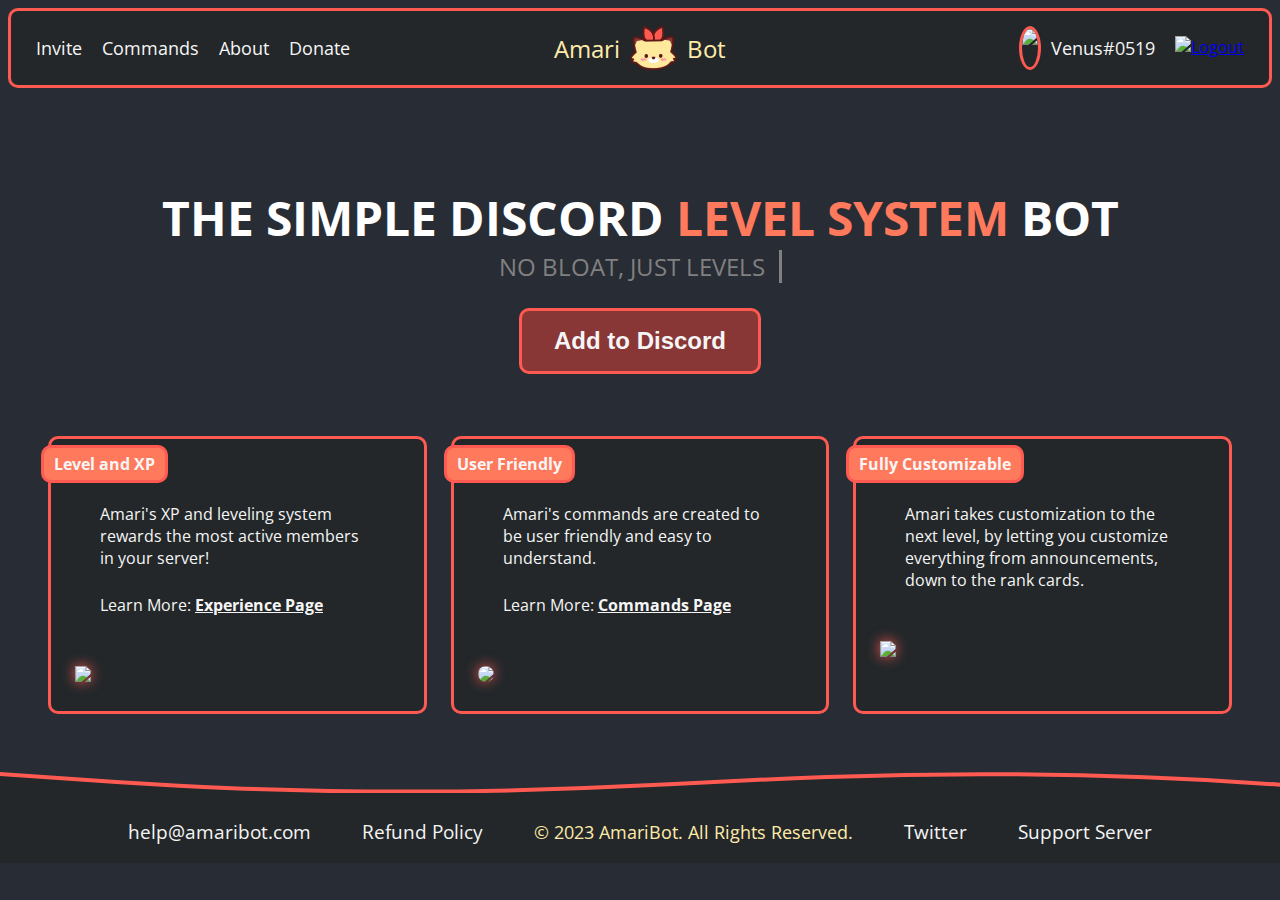
==== index.html @ d7381793 "Temporarily removed community section" ====
<!DOCTYPE html>
<html lang="en">

<head>
    <meta charset="UTF-8">
    <meta http-equiv="X-UA-Compatible" content="IE=edge">
    <meta name="viewport" content="width=device-width, initial-scale=1.0">
    <link href="https://fonts.googleapis.com/css?family=Open+Sans:400,600,700" rel="stylesheet">
    <link rel="stylesheet" href="CSS/index.css">
    <link rel="stylesheet" href="CSS/style.css">
    <link rel="stylesheet" href="CSS/navbar.css">
    <link rel="stylesheet" href="CSS/footer.css">
    <title>AmariBot</title>
</head>

<body>
    <nav class="navbar_container">
        <a href="/">
            <div class="logo">
                <p>Amari</p>
                <img id="logo_img" src="Media/NoStaffIcon.png">
                <p>Bot</p>
            </div>
        </a>

        <div class="menu">
            <div class="desktop">
                <p><a target="_blank" href="https://amaribot.com/invite">Invite</a></p>
                <p><a href="/commands.html">Commands</a></p>
                <p><a href="/about.html">About</a></p>
                <p><a href="/donate.html">Donate</a></p>
                <img class="icon_formatting" src="Media/DiscordIcon.png">
                <p><a href="/profile.html">Venus#0519</a></p>
                <a href="/logout.html"><img id="logout_svg" src="Media/logout.svg" alt="Logout"></a>
            </div>

            <div class="mobile">
                <p>Menu</p>
                <div class="dropdown_content">
                    <p><a target="_blank" href="https://amaribot.com/invite">Invite</a></p>
                    <p><a href="/commands.html">Commands</a></p>
                    <p><a href="/about.html">About</a></p>
                    <p><a href="/donate.html">Donate</a></p>
                    <p><a href="/profile.html">Venus#0519</a></p>
                    <p><a href="/logout.html">Logout</a></p>
                </div>
            </div>
        </div>
    </nav>

    <main>
        <div class="intro_section">
            <div class="intro_text">
                <p>THE SIMPLE DISCORD <span>LEVEL SYSTEM</span> BOT</p>
                <p class="typewriter">NO BLOAT, JUST LEVELS</p>
            </div>

            <button onclick="location.href='https://amaribot.com/invite'" type="button" class="add-to-discord-btn">Add
                to Discord</button>
        </div>

        <div class="info_section">
            <div class="content_section">
                <p class="title">Level and XP</p>
                <p class="text">Amari's XP and leveling system rewards the most active members in your server!</p>
                <p class="learn_more">Learn More: <a href="/experience">Experience Page</a></p>
                <img src="Media/Levels.png">
            </div>
            <div class="content_section">
                <p class="title">User Friendly</p>
                <p class="text">Amari's commands are created to be user friendly and easy to understand.</p>
                <p class="learn_more">Learn More: <a href="/commands">Commands Page</a></p>
                <img src="Media/UserFriendly.gif" style="border-radius: 10px;">
            </div>
            <div class="content_section">
                <p class="title">Fully Customizable</p>
                <p class="text">Amari takes customization to the next level, by letting you customize everything from
                    announcements, down to the rank cards.</p>
                <img src="Media/FullyCustomizable.png">
            </div>
        </div>

        <!-- <div class="community_section">
            <div class="server_count">
                <img src="NumberImages/2-09.png">
                <img src="NumberImages/2-09.png">
                <img src="NumberImages/8-09.png">
                <img src="NumberImages/6-09.png">
                <img src="NumberImages/6-09.png">
                <img src="NumberImages/1-09.png">
            </div>
        </div> -->

    </main>

    <footer class="footer">
        <div class="wave_wrapper">
            <div class="wave">
                <svg xmlns="http://www.w3.org/2000/svg" viewBox="0 0 1200 120" preserveAspectRatio="none">
                    <path
                        d="M321.39,56.44c58-10.79,114.16-30.13,172-41.86,82.39-16.72,168.19-17.73,250.45-.39C823.78,31,906.67,72,985.66,92.83c70.05,18.48,146.53,26.09,214.34,3V0H0V27.35A600.21,600.21,0,0,0,321.39,56.44Z"
                        id="fill-wave"></path>
                </svg>
            </div>
            <div class="wave wave-under">
                <svg xmlns="http://www.w3.org/2000/svg" viewBox="0 0 1200 120" preserveAspectRatio="none">
                    <path
                        d="M321.39,56.44c58-10.79,114.16-30.13,172-41.86,82.39-16.72,168.19-17.73,250.45-.39C823.78,31,906.67,72,985.66,92.83c70.05,18.48,146.53,26.09,214.34,3V0H0V27.35A600.21,600.21,0,0,0,321.39,56.44Z"
                        id="fill-wave-under"></path>
                </svg>
            </div>
        </div>
        <div class="section-after-wave-under"></div> <!-- This is a janky hack to fix the border on the footer -->
        <div class="footer_menu">
            <p><a href="/">help@amaribot.com</a></p>
            <p><a href="/refund.html">Refund Policy</a></p>
            <p id="text_unclickable">&copy; 2023 AmariBot. All Rights Reserved.</p>
            <p><a href="/">Twitter</a></p>
            <p><a href="/">Support Server</a></p>
        </div>
    </footer>

</body>



</html>
---- CSS/index.css ----
/* START INTRO SECTION */

.intro_section {
    margin: 50px;
}

.intro_text {
    display: flex;
    flex-direction: column;
    justify-content: center;
    align-items: center;
    margin-bottom: 25px;
}

.intro_text p:first-child {
    font-size: 3rem;
    font-weight: bold;
    color: white;
    text-align: center;
    margin: 0;
}

.intro_text span {
    color: var(--dark-branding);
}

.typewriter {
    margin: 0;
    color: gray;
    width: 20ch;
    animation: typing 2s steps(22), blink .5s step-end infinite alternate;
    white-space: nowrap;
    overflow: hidden;
    border-right: 3px solid;
    font-size: 1.5rem;
}

@keyframes typing {
    from {
        width: 0
    }
}

@keyframes blink {
    50% {
        border-color: transparent
    }
}

.add-to-discord-btn {
    background-color: var(--light-brown);
    color: whitesmoke;
    border: var(--border-var);
    border-radius: 10px;
    padding: 1rem 2rem;
    font-size: 1.5rem;
    font-weight: bold;
    cursor: pointer;
    transition: all 0.1s ease-in-out;
    display: block;
    margin: 0 auto;
    text-align: center;
}

.add-to-discord-btn:hover {
    background-color: var(--dark-brown);
    color: var(--link-highlight);
}

/* END INTRO SECTION */


/* INFO SECTION */

.info_section {
    display: flex;
    justify-content: space-between;
    margin: 20px;
}

.content_section {
    width: 30%;
    background-color: var(--dark-gray);
    padding: 1.5rem;
    margin: .75rem;
    border: var(--border-var);
    border-radius: 10px;
    position: relative;
}

.content_section .title {
    font-weight: bold;
    position: absolute;
    top: -10px;
    left: -10px;
    background-color: var(--dark-branding);
    border: var(--border-var);
    border-radius: 10px;
    padding: 5px 10px;
}

.content_section .text {
    margin: 40px 25px 25px 25px;
}

.content_section .learn_more {
    margin: 25px;
}

.content_section .learn_more a {
    color: whitesmoke;
    font-weight: bold;
}

.content_section .learn_more a:hover {
    color: var(--link-highlight);
}

.content_section img {
    width: 100%;
    margin-top: 25px;
    filter: drop-shadow(0 0 0.4rem var(--border-colour));
}

@media screen and (max-width: 768px) {
    .intro_text p:first-child {
        font-size: 2rem;
    }

    .info_section {
        flex-direction: column;
        align-items: center;
    }

    .content_section {
        width: 80%;
        margin-bottom: 20px;
    }

    .typewriter {
        font-size: 1rem;
    }
}

/* END INFO SECTION */


/* START SERVER COUNT */

.server_count {
    display: flex;
    flex-wrap: nowrap;
    align-items: center;
    width: 100%;
    overflow-x: auto;
    justify-content: center;
}

.server_count img {
    max-width: calc((100% / 6) - 5%);
    height: auto;
    margin-right: 5px;
    flex-grow: 1;
}

/* END SERVER COUNT */
---- CSS/style.css ----
:root {
    font-family: "Open Sans", sans-serif;
    font-size: 16px;
    --light-branding: #ffeba9;
    --dark-branding: #ff795c;
    --dark-brown: #5f1210;
    --light-brown: #883636;
    --dark-gray: #23272A;
    --light-gray: #282c34;
    --sat-red: #ff5a52;
    --footer-height: 70px;
    --border-colour: var(--sat-red);
    --link-highlight: var(--dark-branding);
    --border-var: 3px solid var(--sat-red);
    background-color: var(--light-gray);
    
}

/* START BODY */

body {
    margin: 0;
    position: relative;
}

main {
    margin: 2rem 1rem;
    padding: 15px 0;
    border-radius: 10px;
    color: whitesmoke;
}

/* END BODY */
---- CSS/navbar.css ----
.navbar_container {
    margin: 8px;
    padding: 15px;
    border: var(--border-var);
    border-radius: 10px;
    background-color: var(--dark-gray);
}

.logo {
    position: absolute;
    left: 50%;
    transform: translateX(-50%);
    height: 44px;
    display: flex;
    align-items: center;
}

.logo p {
    margin: 0;
    color: #ffeba9;
    font-size: 24px;
}

#logo_img {
    height: 44px;
    transform: rotate(0deg);
    transition: transform 0.65s ease-in-out 0s;
}

#logo_img:hover {
    transform: rotate(360deg);
    transition: transform 0.65s ease-in-out 0s;
}

.desktop {
    display: flex;
    width: 100%;
}

.desktop p a:hover {
    color: var(--link-highlight);
}

.navbar_container p {
    margin: 10px;
}

.navbar_container p a {
    text-decoration: none;
    color: whitesmoke;
    font-size: 18px;
}

.icon_formatting {
    border-radius: 50%;
    border: var(--border-var);
    max-height: 44px;
    margin-left: auto;
}

#logout_svg {
    width: 24px;
    height: 24px;
    margin: 10px;
}

.mobile {
    display: none;
}

@media only screen and (max-width: 768px) {
    .desktop {
        display: none;
    }

    .mobile {
        display: flex;
        justify-content: right;
        position: relative;
        color: whitesmoke;
    }

    .mobile p {
        margin: 0;
        padding: 10px;
    }

    .dropdown_content {
        text-align: right;
        display: none;
        position: absolute;
        top: 45px;
        background-color: var(--dark-gray);
        border-radius: 10px;
        border: var(--border-var);
        z-index: 1;
    }

    .dropdown_content p {
        margin: 0;
        padding: 7px 15px;
    }

    .mobile:hover .dropdown_content {
        display: block;
    }

}
---- CSS/footer.css ----
.footer {
    width: 100%;
    margin-top: auto;
}

.wave-wrapper {
    position: relative;
}

.wave {
    position: absolute;
    bottom: calc(var(--footer-height) - 1px);
    left: 0;
    width: 100%;
    overflow: hidden;
    line-height: 0;
    transform: rotate(180deg);
}

.wave svg {
    position: relative;
    display: block;
    width: calc(132% + 1.3px);
    height: 32px;
}

#fill-wave {
    fill: var(--dark-gray);
}

#fill-wave-under {
    fill: var(--border-colour);
}

.wave-under {
    z-index: -1;
    bottom: calc(var(--footer-height) + 3px);
}

.footer_menu {
    display: flex;
    justify-content: space-between;
    align-items: center;
    padding: 0 10vw;
    max-width: 100%;
    background-color: var(--dark-gray);
}

.footer_menu a,
.footer_menu p {
    margin-top: 25px;
    text-decoration: none;
    font-size: 1.1em;
    color: whitesmoke;
}

.footer_menu a:hover {
    /* Footer Link Highlighting */
    color: var(--dark-branding);
    text-decoration: underline;
}

#text_unclickable {
    /* 2023 AmariBot. All Rights Reserved. */
    color: var(--light-branding);
}

.section-after-wave-under {
    position: absolute;
    bottom: calc(var(--footer-height));
    left: 0;
    width: 100%;
    height: 3px;
    background-color: var(--border-colour);
    z-index: -1;
}


@media only screen and (max-width: 768px) {
    .footer {
        border-top: var(--border-var);
    }

    .footer_menu {
        flex-direction: column;
        justify-content: center;
        align-items: center;
        padding: 30px 0;
    }

    .footer_menu p {
        margin: 10px 0;
    }

    .wave {
        display: none;
    }
}
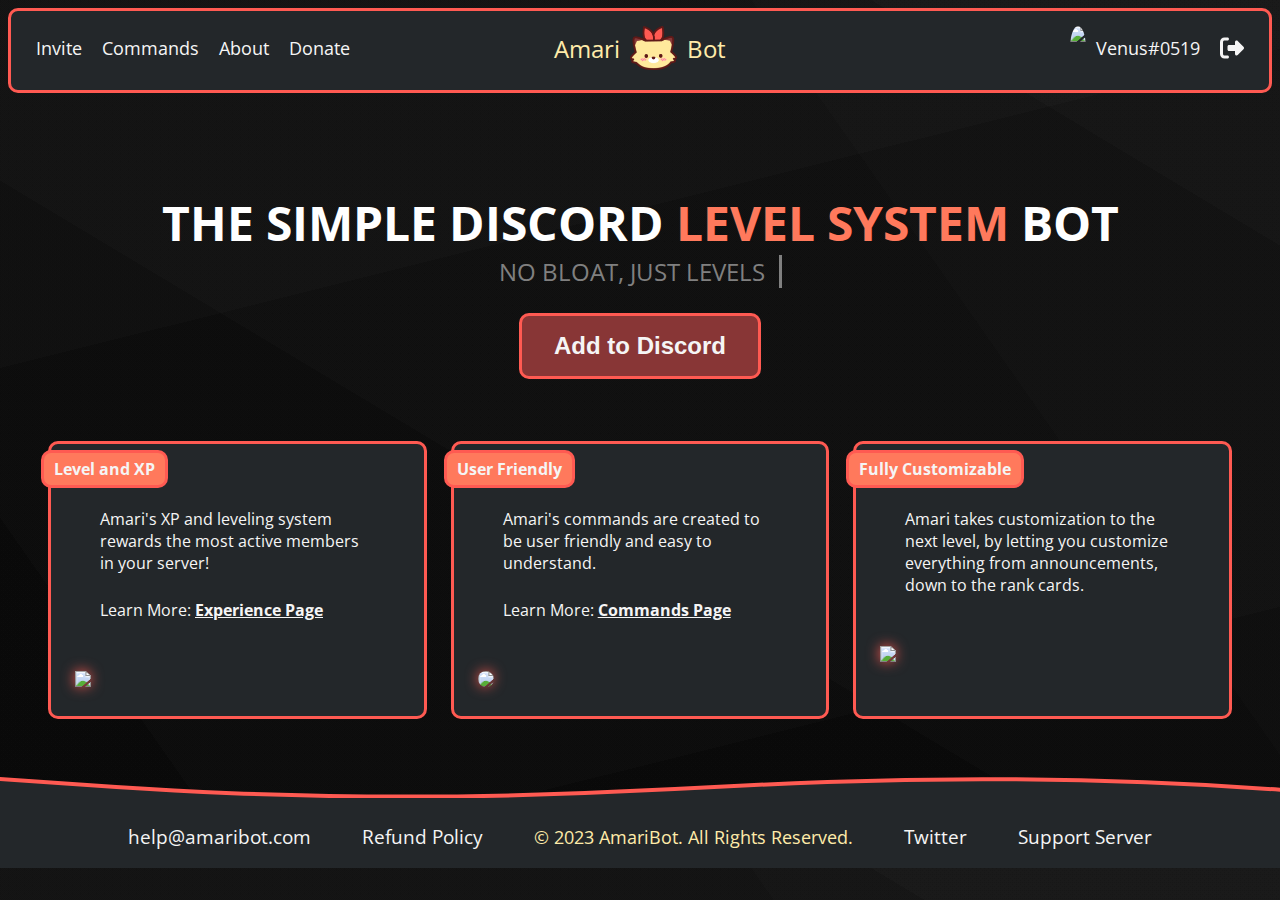
==== commit aa2768a7: "Working on overall styling" ====
--- a/index.html
+++ b/index.html
@@ -31,7 +31,7 @@
                 <p><a href="/donate.html">Donate</a></p>
                 <img class="icon_formatting" src="Media/DiscordIcon.png">
                 <p><a href="/profile.html">Venus#0519</a></p>
-                <a href="/logout.html"><img id="logout_svg" src="Media/logout.svg" alt="Logout"></a>
+                <a href="/logout.html"><img class="logout_svg" src="Media/logout.svg" alt="Logout"></a>
             </div>
 
             <div class="mobile">
@@ -115,7 +115,7 @@
             <p><a href="/">help@amaribot.com</a></p>
             <p><a href="/refund.html">Refund Policy</a></p>
             <p id="text_unclickable">&copy; 2023 AmariBot. All Rights Reserved.</p>
-            <p><a href="/">Twitter</a></p>
+            <p><a href="https://twitter.com/HiImAmariBot">Twitter</a></p>
             <p><a href="/">Support Server</a></p>
         </div>
     </footer>
--- a/CSS/style.css
+++ b/CSS/style.css
@@ -13,6 +13,7 @@
     --link-highlight: var(--dark-branding);
     --border-var: 3px solid var(--sat-red);
     background-color: var(--light-gray);
+    background-image: linear-gradient(346deg, rgba(55, 55, 55,0.04) 0%, rgba(55, 55, 55,0.04) 22%,rgba(140, 140, 140,0.04) 22%, rgba(140, 140, 140,0.04) 69%,rgba(225, 225, 225,0.04) 69%, rgba(225, 225, 225,0.04) 100%),linear-gradient(31deg, rgba(55, 55, 55,0.04) 0%, rgba(55, 55, 55,0.04) 42%,rgba(140, 140, 140,0.04) 42%, rgba(140, 140, 140,0.04) 85%,rgba(225, 225, 225,0.04) 85%, rgba(225, 225, 225,0.04) 100%),linear-gradient(55deg, rgba(55, 55, 55,0.04) 0%, rgba(55, 55, 55,0.04) 13%,rgba(140, 140, 140,0.04) 13%, rgba(140, 140, 140,0.04) 72%,rgba(225, 225, 225,0.04) 72%, rgba(225, 225, 225,0.04) 100%),linear-gradient(90deg, rgb(0,0,0),rgb(0,0,0));
     
 }
 
@@ -30,4 +31,13 @@
     color: whitesmoke;
 }
 
+.header-text {
+    font-size: 2rem;
+    font-weight: bold;
+    margin-top: 2rem;
+    margin-bottom: 1rem;
+    text-align: center;
+    color: whitesmoke;
+}
+
 /* END BODY */--- a/CSS/navbar.css
+++ b/CSS/navbar.css
@@ -53,15 +53,21 @@
 
 .icon_formatting {
     border-radius: 50%;
-    border: var(--border-var);
     max-height: 44px;
     margin-left: auto;
 }
 
-#logout_svg {
+.logout_svg {
     width: 24px;
     height: 24px;
     margin: 10px;
+    fill: whitesmoke;
+    transition: fill 0.3s ease;
+}
+
+.logout_svg:hover {
+    fill: var(--link-highlight);
+    transition: fill 0.3s ease;
 }
 
 .mobile {
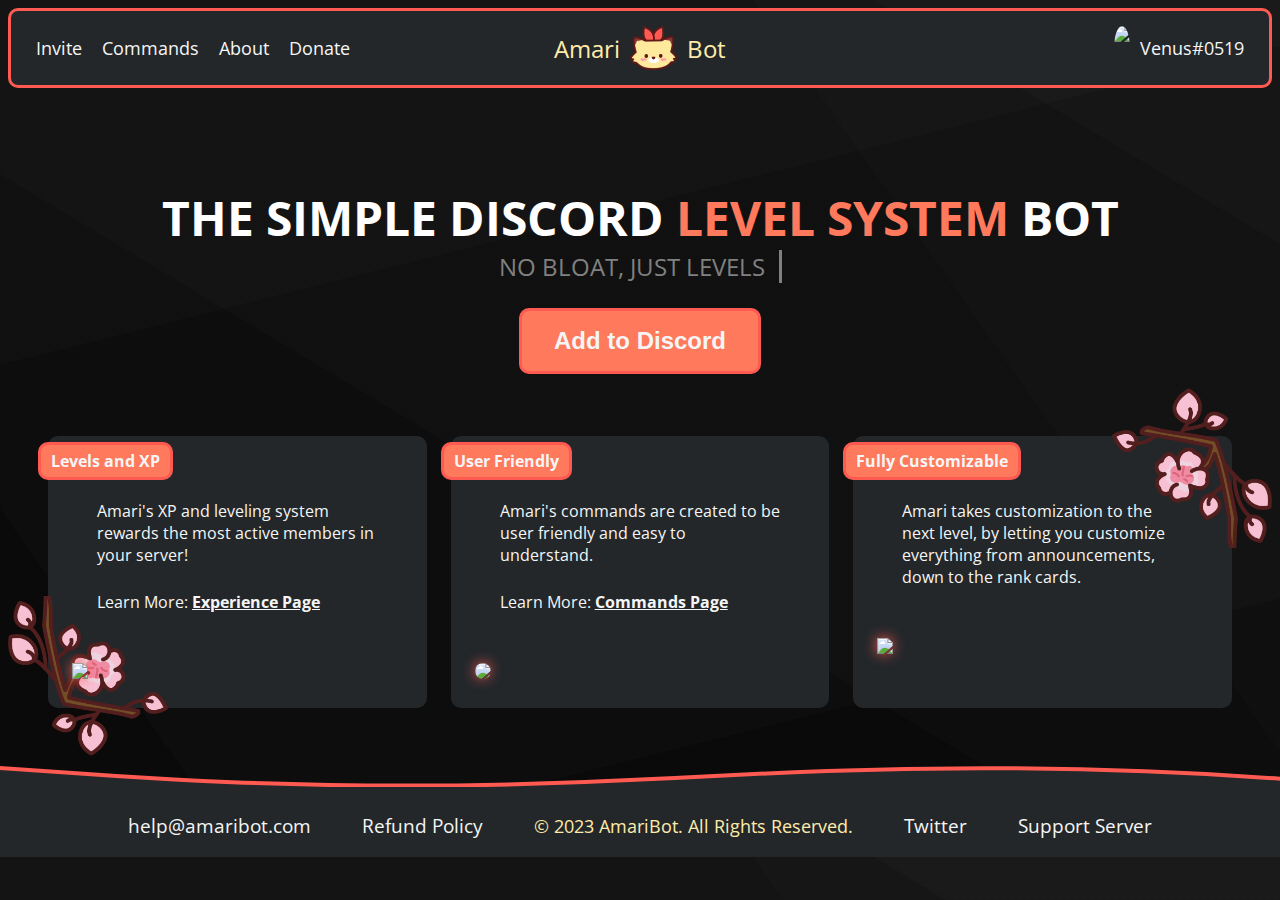
==== commit 57a8b3aa: "Starting About/Info page" ====
--- a/index.html
+++ b/index.html
@@ -31,7 +31,7 @@
                 <p><a href="/donate.html">Donate</a></p>
                 <img class="icon_formatting" src="Media/DiscordIcon.png">
                 <p><a href="/profile.html">Venus#0519</a></p>
-                <a href="/logout.html"><img class="logout_svg" src="Media/logout.svg" alt="Logout"></a>
+                <a href="/logout.html"><img id="logout_svg" src="Media/logout.svg" alt="Logout"></a>
             </div>
 
             <div class="mobile">
@@ -61,7 +61,7 @@
 
         <div class="info_section">
             <div class="content_section">
-                <p class="title">Level and XP</p>
+                <p class="title">Levels and XP</p>
                 <p class="text">Amari's XP and leveling system rewards the most active members in your server!</p>
                 <p class="learn_more">Learn More: <a href="/experience">Experience Page</a></p>
                 <img src="Media/Levels.png">
--- a/CSS/index.css
+++ b/CSS/index.css
@@ -48,7 +48,7 @@
 }
 
 .add-to-discord-btn {
-    background-color: var(--light-brown);
+    background-color: var(--dark-branding);
     color: whitesmoke;
     border: var(--border-var);
     border-radius: 10px;
@@ -56,10 +56,8 @@
     font-size: 1.5rem;
     font-weight: bold;
     cursor: pointer;
-    transition: all 0.1s ease-in-out;
     display: block;
     margin: 0 auto;
-    text-align: center;
 }
 
 .add-to-discord-btn:hover {
@@ -83,9 +81,32 @@
     background-color: var(--dark-gray);
     padding: 1.5rem;
     margin: .75rem;
-    border: var(--border-var);
+    /* border: var(--border-var); */
     border-radius: 10px;
     position: relative;
+}
+
+.content_section:first-child::before {
+    content: "";
+    position: absolute;
+    width: 10rem;
+    height: 10rem;
+    background-image: url("../Media/Flowers/curved_branch.png");
+    background-size: cover;
+    bottom: -3rem;
+    left: -2.5rem;
+    transform: rotate(180deg);
+}
+
+.content_section:last-child::before {
+    content: "";
+    position: absolute;
+    width: 10rem;
+    height: 10rem;
+    background-image: url("../Media/Flowers/curved_branch.png");
+    background-size: cover;
+    top: -3rem;
+    right: -2.5rem;
 }
 
 .content_section .title {
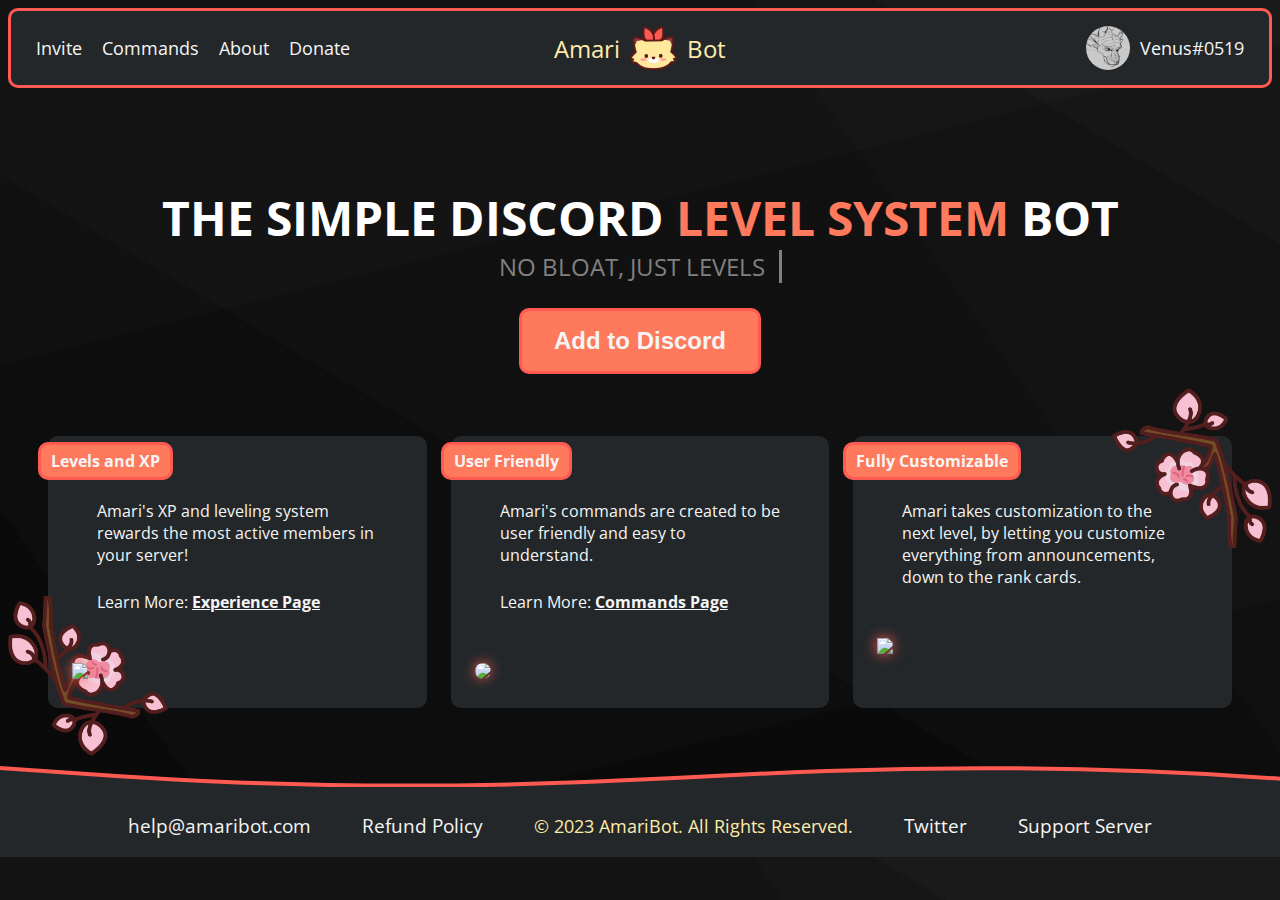
==== commit 9c49eccc: "Fixed Media folder layout" ====
--- a/index.html
+++ b/index.html
@@ -18,7 +18,7 @@
         <a href="/">
             <div class="logo">
                 <p>Amari</p>
-                <img id="logo_img" src="Media/NoStaffIcon.png">
+                <img id="logo_img" src="Media/UserIcons/NoStaffIcon.png">
                 <p>Bot</p>
             </div>
         </a>
@@ -29,7 +29,7 @@
                 <p><a href="/commands.html">Commands</a></p>
                 <p><a href="/about.html">About</a></p>
                 <p><a href="/donate.html">Donate</a></p>
-                <img class="icon_formatting" src="Media/DiscordIcon.png">
+                <img class="icon_formatting" src="Media/UserIcons/DiscordIcon.png">
                 <p><a href="/profile.html">Venus#0519</a></p>
                 <a href="/logout.html"><img id="logout_svg" src="Media/logout.svg" alt="Logout"></a>
             </div>
@@ -70,7 +70,7 @@
                 <p class="title">User Friendly</p>
                 <p class="text">Amari's commands are created to be user friendly and easy to understand.</p>
                 <p class="learn_more">Learn More: <a href="/commands">Commands Page</a></p>
-                <img src="Media/UserFriendly.gif" style="border-radius: 10px;">
+                <img src="Media/GIFs/UserFriendly.gif" style="border-radius: 10px;">
             </div>
             <div class="content_section">
                 <p class="title">Fully Customizable</p>
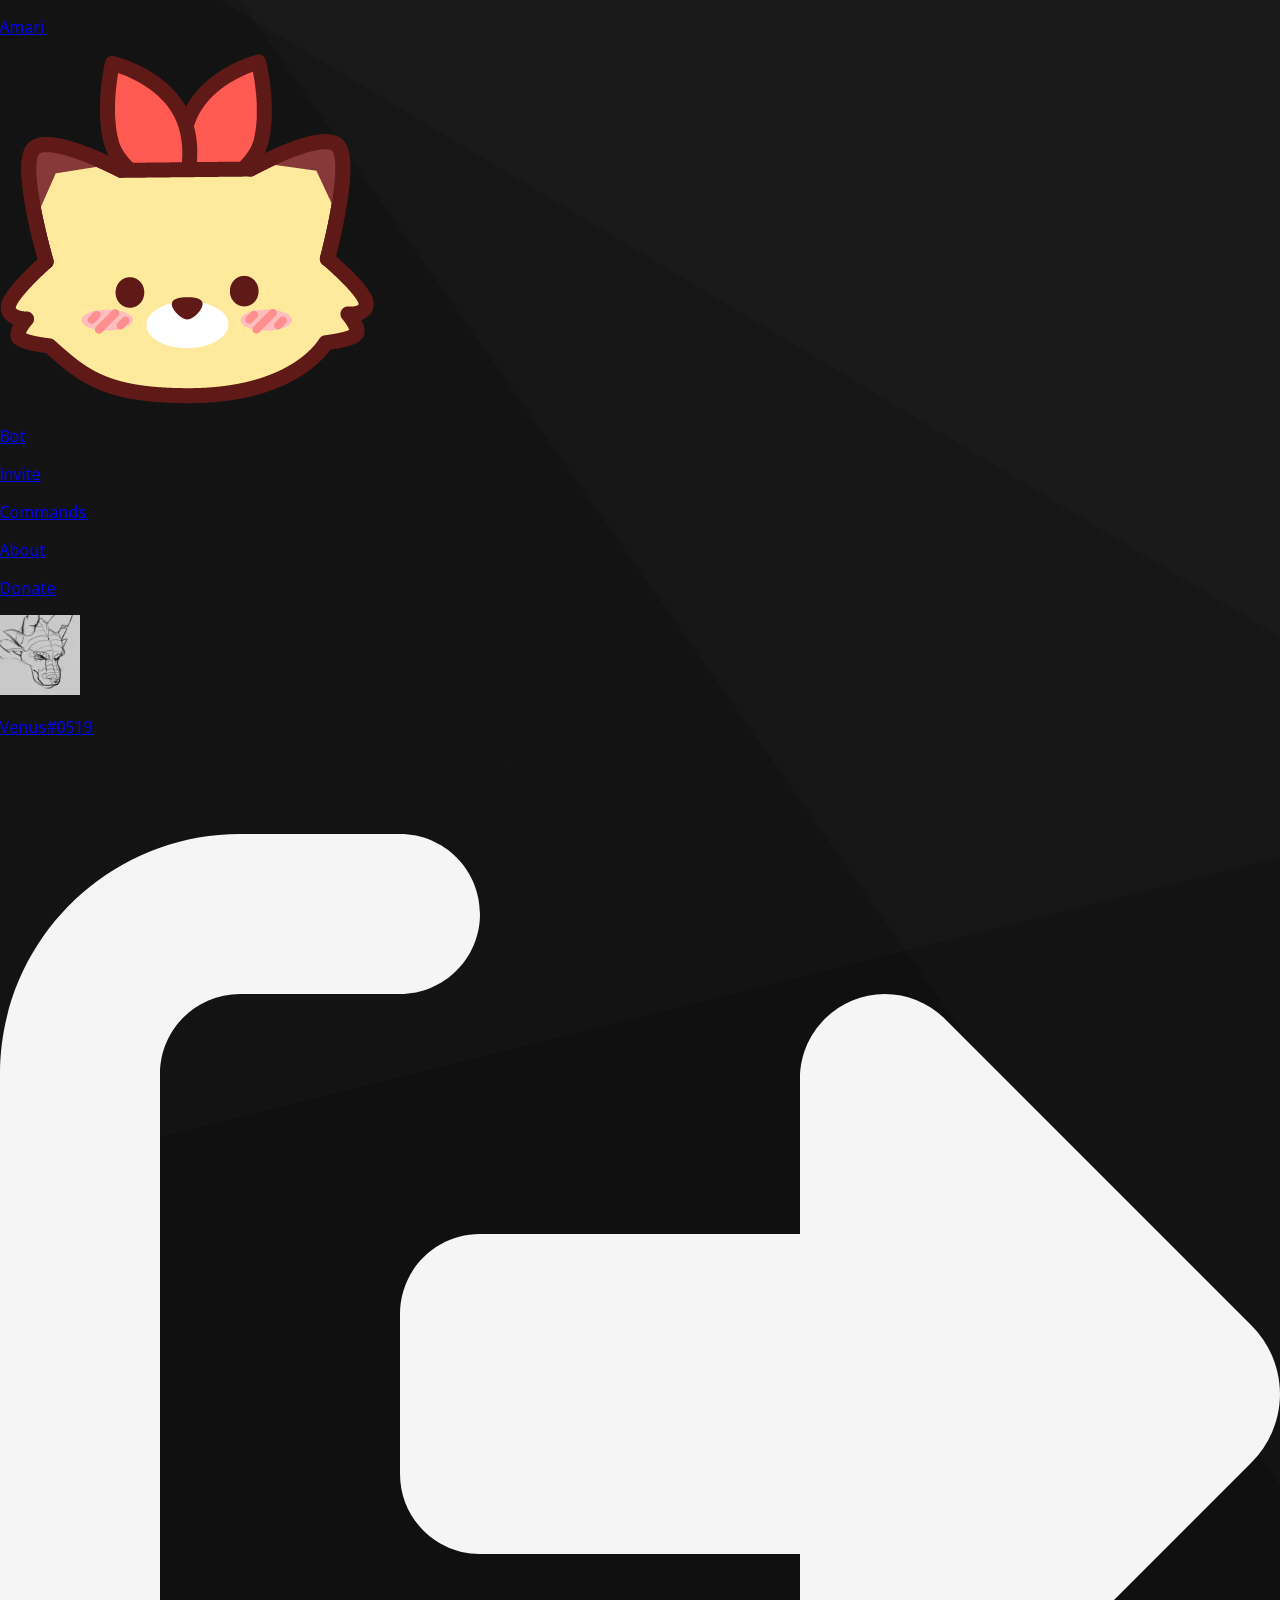
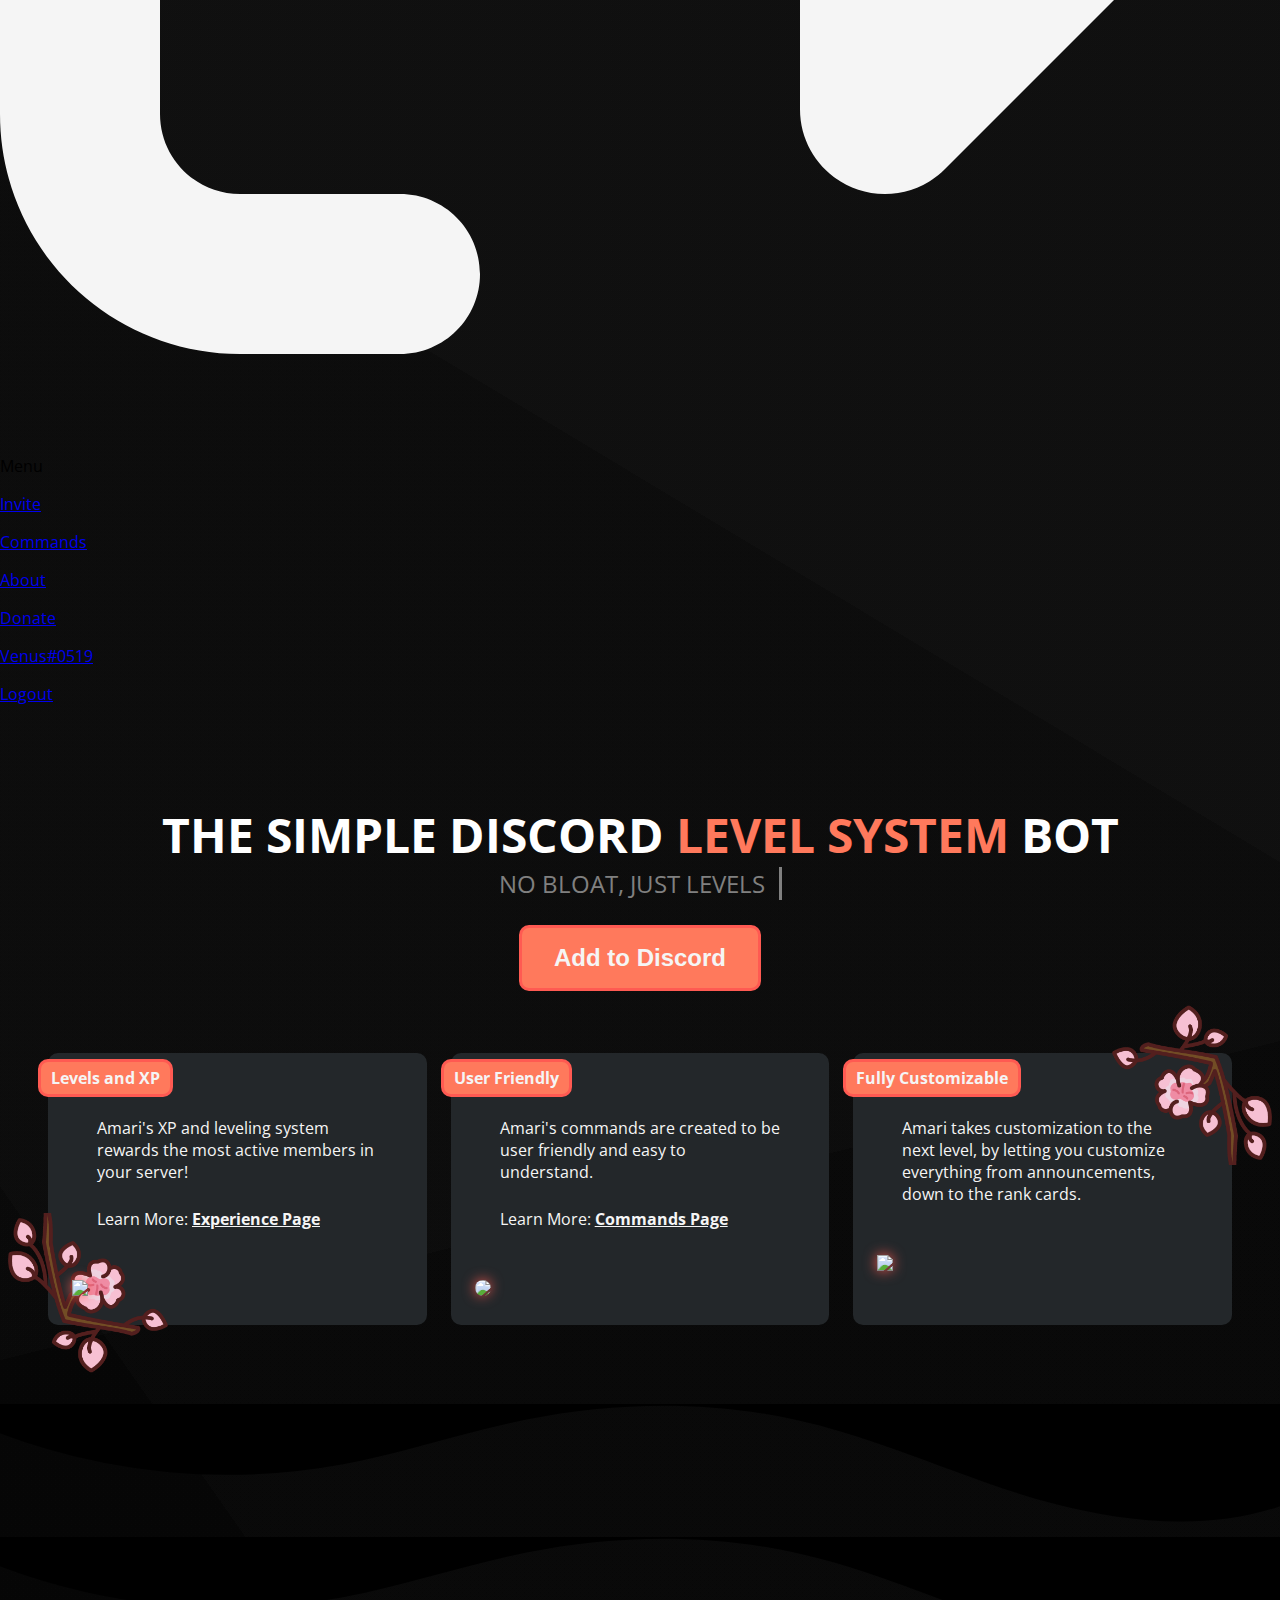
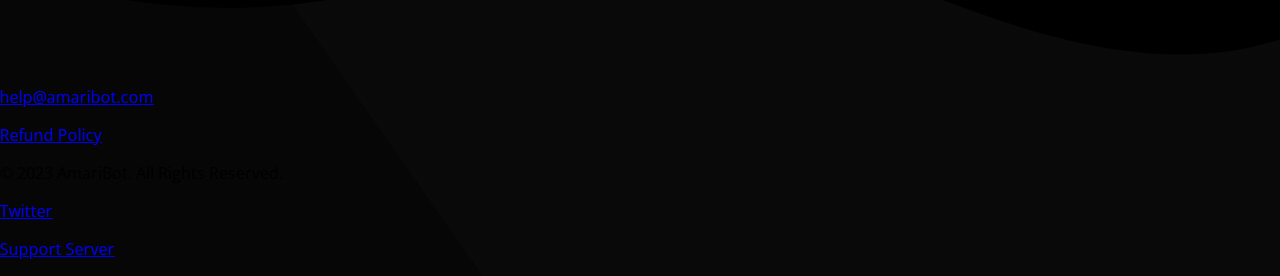
==== commit 40df0a10: "Fixed front page links and started FAQ" ====
--- a/index.html
+++ b/index.html
@@ -8,8 +8,6 @@
     <link href="https://fonts.googleapis.com/css?family=Open+Sans:400,600,700" rel="stylesheet">
     <link rel="stylesheet" href="CSS/index.css">
     <link rel="stylesheet" href="CSS/style.css">
-    <link rel="stylesheet" href="CSS/navbar.css">
-    <link rel="stylesheet" href="CSS/footer.css">
     <title>AmariBot</title>
 </head>
 
@@ -63,13 +61,13 @@
             <div class="content_section">
                 <p class="title">Levels and XP</p>
                 <p class="text">Amari's XP and leveling system rewards the most active members in your server!</p>
-                <p class="learn_more">Learn More: <a href="/experience">Experience Page</a></p>
+                <p class="learn_more">Learn More: <a href="/about.html#experience">Experience Page</a></p>
                 <img src="Media/Levels.png">
             </div>
             <div class="content_section">
                 <p class="title">User Friendly</p>
                 <p class="text">Amari's commands are created to be user friendly and easy to understand.</p>
-                <p class="learn_more">Learn More: <a href="/commands">Commands Page</a></p>
+                <p class="learn_more">Learn More: <a href="/commands.html">Commands Page</a></p>
                 <img src="Media/GIFs/UserFriendly.gif" style="border-radius: 10px;">
             </div>
             <div class="content_section">
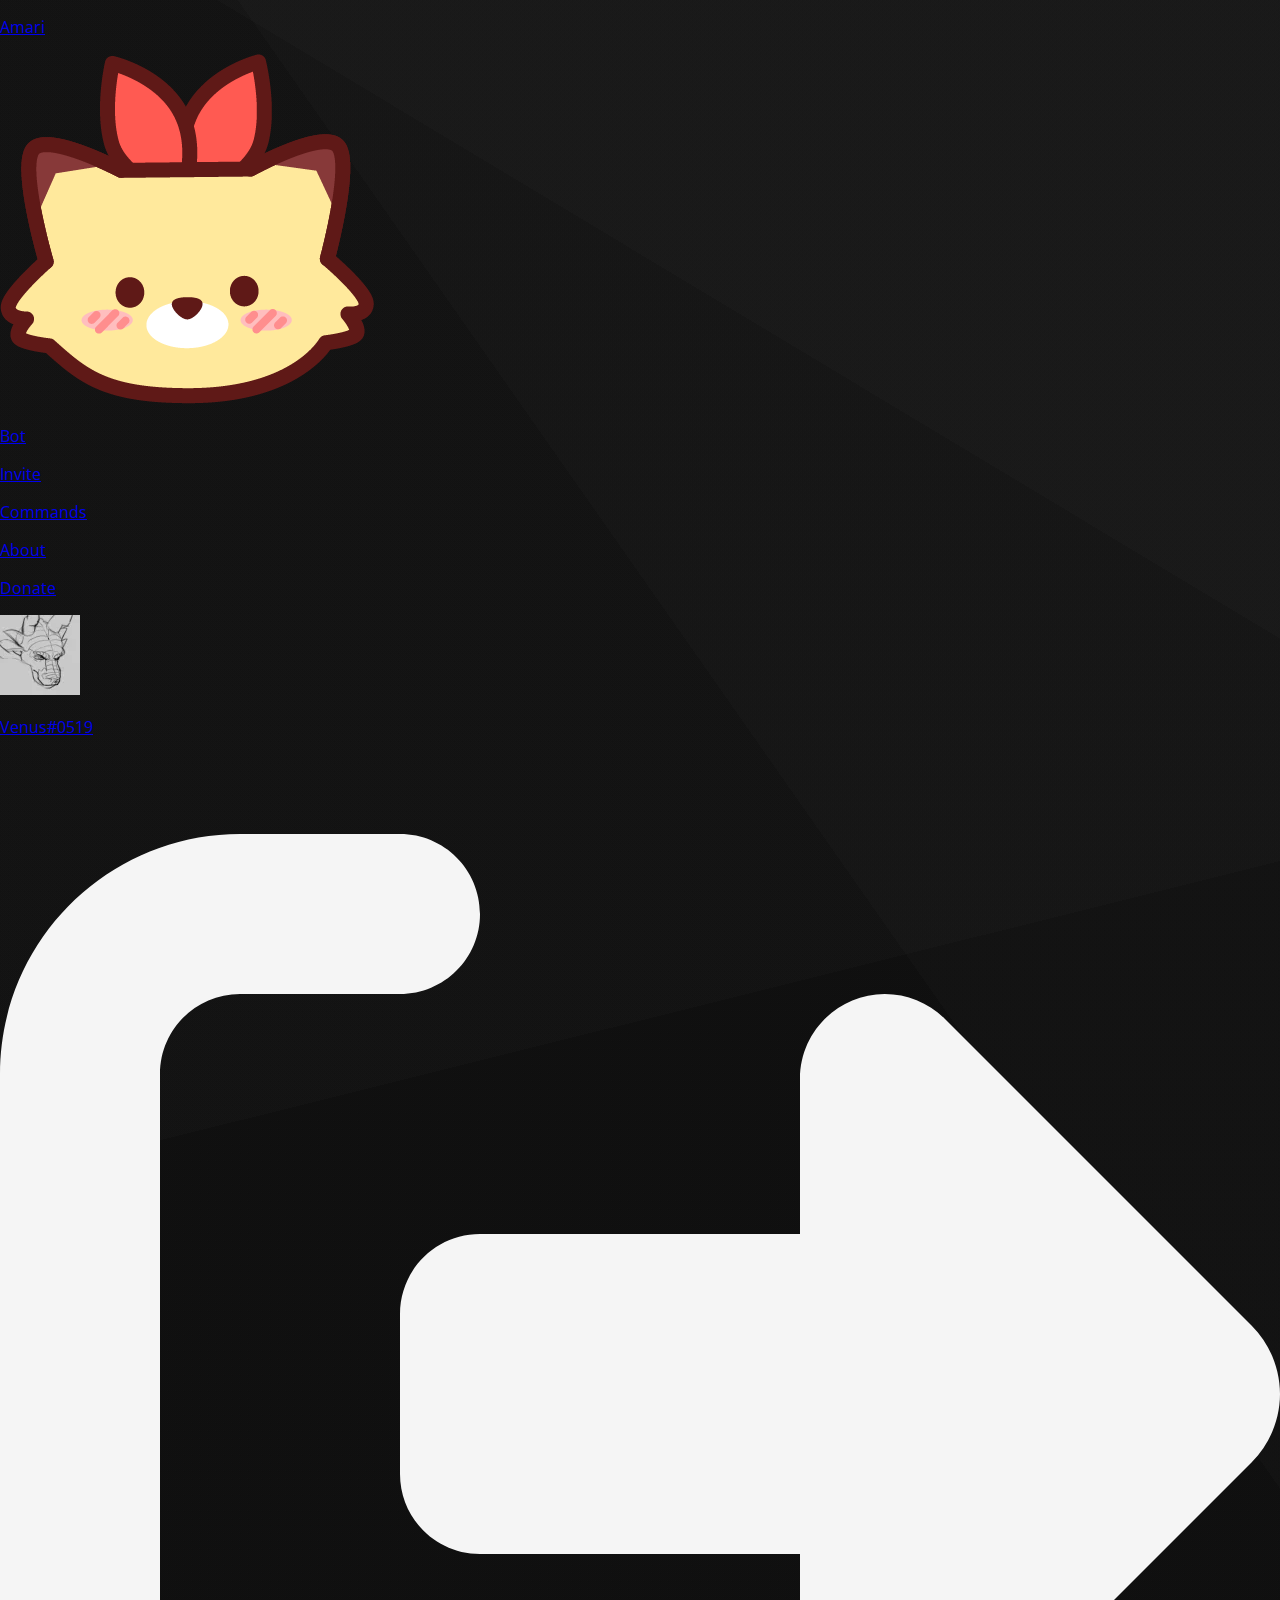
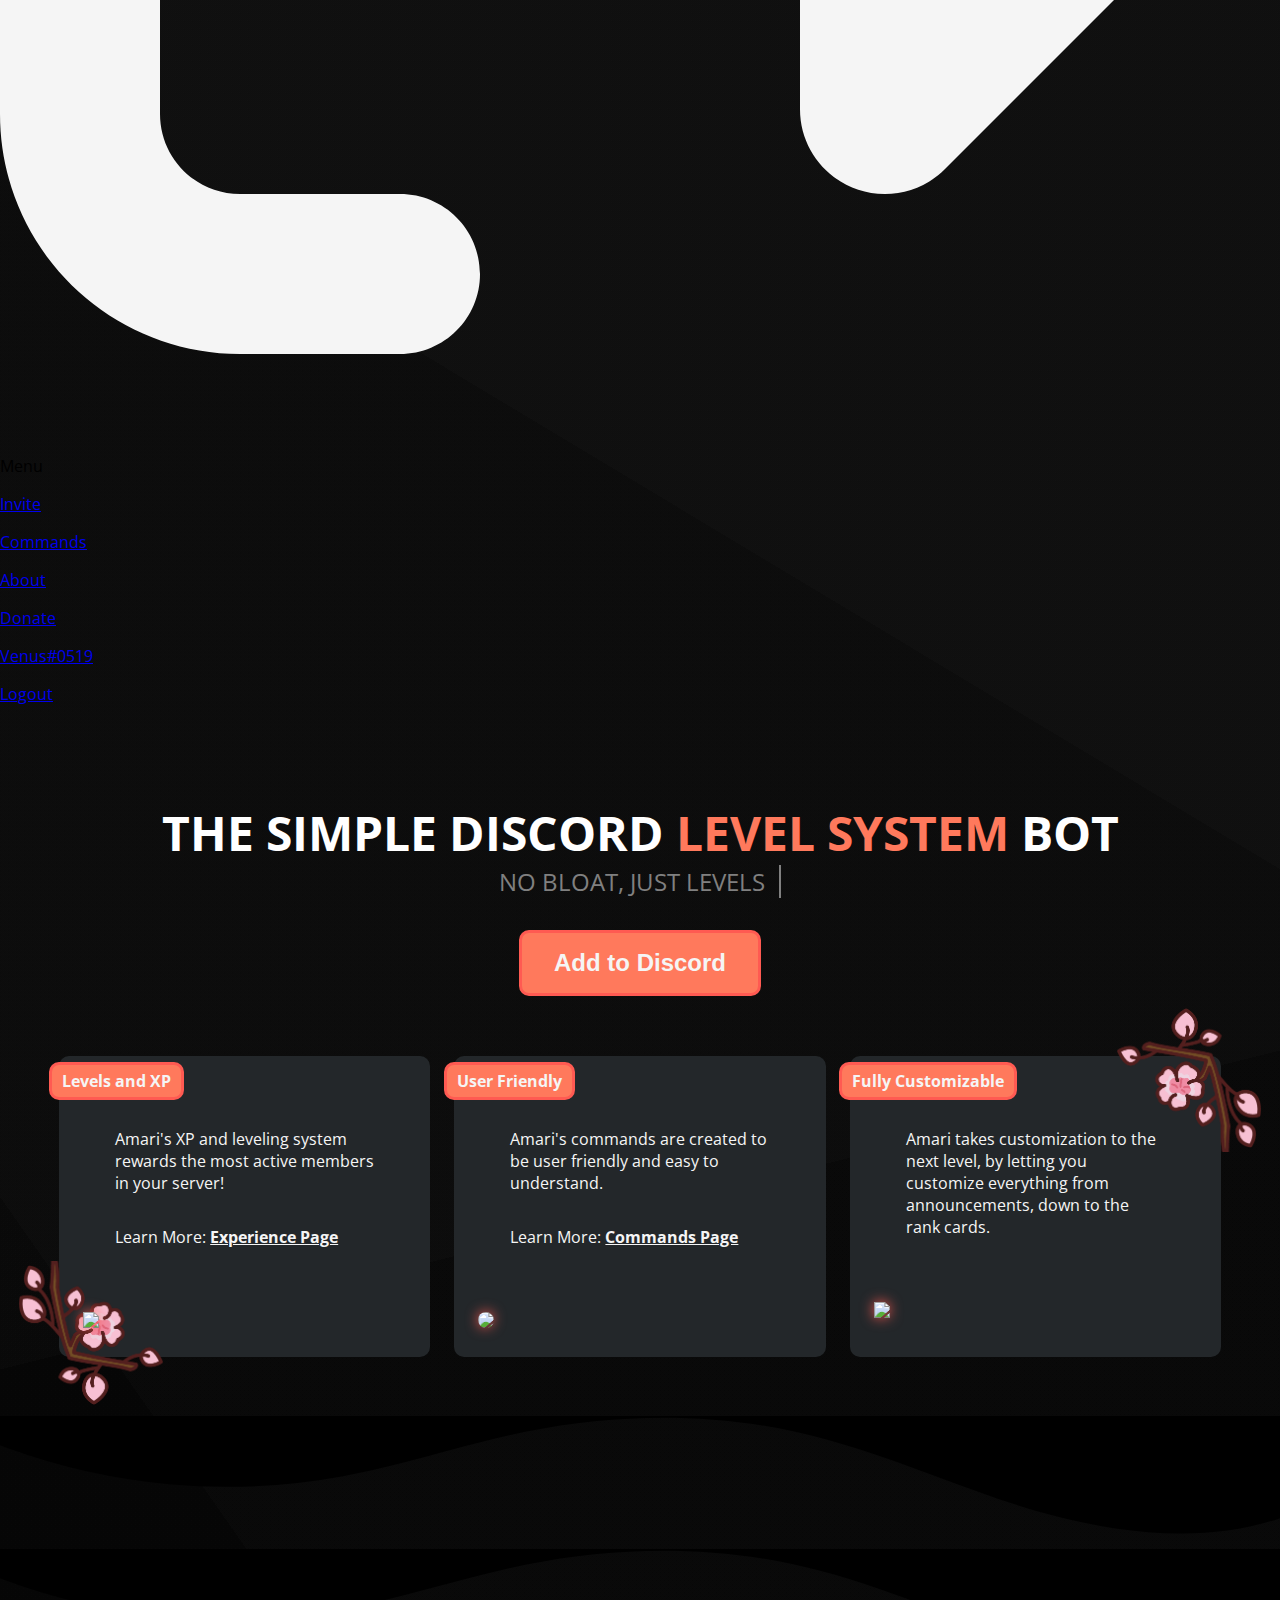
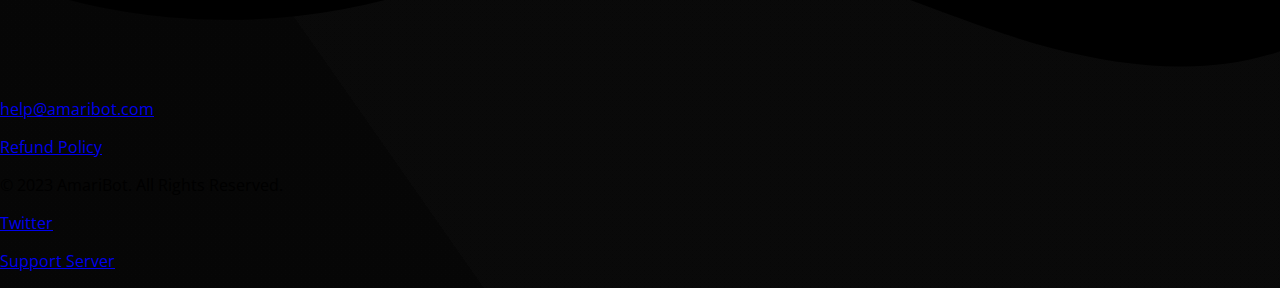
==== commit ba2076d4: "Cleanup index CSS" ====
--- a/index.html
+++ b/index.html
@@ -77,18 +77,6 @@
                 <img src="Media/FullyCustomizable.png">
             </div>
         </div>
-
-        <!-- <div class="community_section">
-            <div class="server_count">
-                <img src="NumberImages/2-09.png">
-                <img src="NumberImages/2-09.png">
-                <img src="NumberImages/8-09.png">
-                <img src="NumberImages/6-09.png">
-                <img src="NumberImages/6-09.png">
-                <img src="NumberImages/1-09.png">
-            </div>
-        </div> -->
-
     </main>
 
     <footer class="footer">
--- a/CSS/index.css
+++ b/CSS/index.css
@@ -1,7 +1,7 @@
 /* START INTRO SECTION */
 
 .intro_section {
-    margin: 50px;
+    margin: 3rem;
 }
 
 .intro_text {
@@ -9,7 +9,7 @@
     flex-direction: column;
     justify-content: center;
     align-items: center;
-    margin-bottom: 25px;
+    margin-bottom: 2rem;
 }
 
 .intro_text p:first-child {
@@ -31,7 +31,7 @@
     animation: typing 2s steps(22), blink .5s step-end infinite alternate;
     white-space: nowrap;
     overflow: hidden;
-    border-right: 3px solid;
+    border-right: 2px solid;
     font-size: 1.5rem;
 }
 
@@ -73,7 +73,8 @@
 .info_section {
     display: flex;
     justify-content: space-between;
-    margin: 20px;
+    margin: 0 auto;
+    max-width: 95%;
 }
 
 .content_section {
@@ -89,8 +90,8 @@
 .content_section:first-child::before {
     content: "";
     position: absolute;
-    width: 10rem;
-    height: 10rem;
+    width: 9rem;
+    height: 9rem;
     background-image: url("../Media/Flowers/curved_branch.png");
     background-size: cover;
     bottom: -3rem;
@@ -101,8 +102,8 @@
 .content_section:last-child::before {
     content: "";
     position: absolute;
-    width: 10rem;
-    height: 10rem;
+    width: 9rem;
+    height: 9rem;
     background-image: url("../Media/Flowers/curved_branch.png");
     background-size: cover;
     top: -3rem;
@@ -112,8 +113,8 @@
 .content_section .title {
     font-weight: bold;
     position: absolute;
-    top: -10px;
-    left: -10px;
+    top: -.65rem;
+    left: -.65rem;
     background-color: var(--dark-branding);
     border: var(--border-var);
     border-radius: 10px;
@@ -121,11 +122,11 @@
 }
 
 .content_section .text {
-    margin: 40px 25px 25px 25px;
+    margin: 3rem 2rem 2rem 2rem;
 }
 
 .content_section .learn_more {
-    margin: 25px;
+    margin: 2rem;
 }
 
 .content_section .learn_more a {
@@ -139,7 +140,7 @@
 
 .content_section img {
     width: 100%;
-    margin-top: 25px;
+    margin-top: 2rem;
     filter: drop-shadow(0 0 0.4rem var(--border-colour));
 }
 
@@ -155,7 +156,7 @@
 
     .content_section {
         width: 80%;
-        margin-bottom: 20px;
+        margin-bottom: 1.5rem;
     }
 
     .typewriter {
@@ -164,24 +165,3 @@
 }
 
 /* END INFO SECTION */
-
-
-/* START SERVER COUNT */
-
-.server_count {
-    display: flex;
-    flex-wrap: nowrap;
-    align-items: center;
-    width: 100%;
-    overflow-x: auto;
-    justify-content: center;
-}
-
-.server_count img {
-    max-width: calc((100% / 6) - 5%);
-    height: auto;
-    margin-right: 5px;
-    flex-grow: 1;
-}
-
-/* END SERVER COUNT */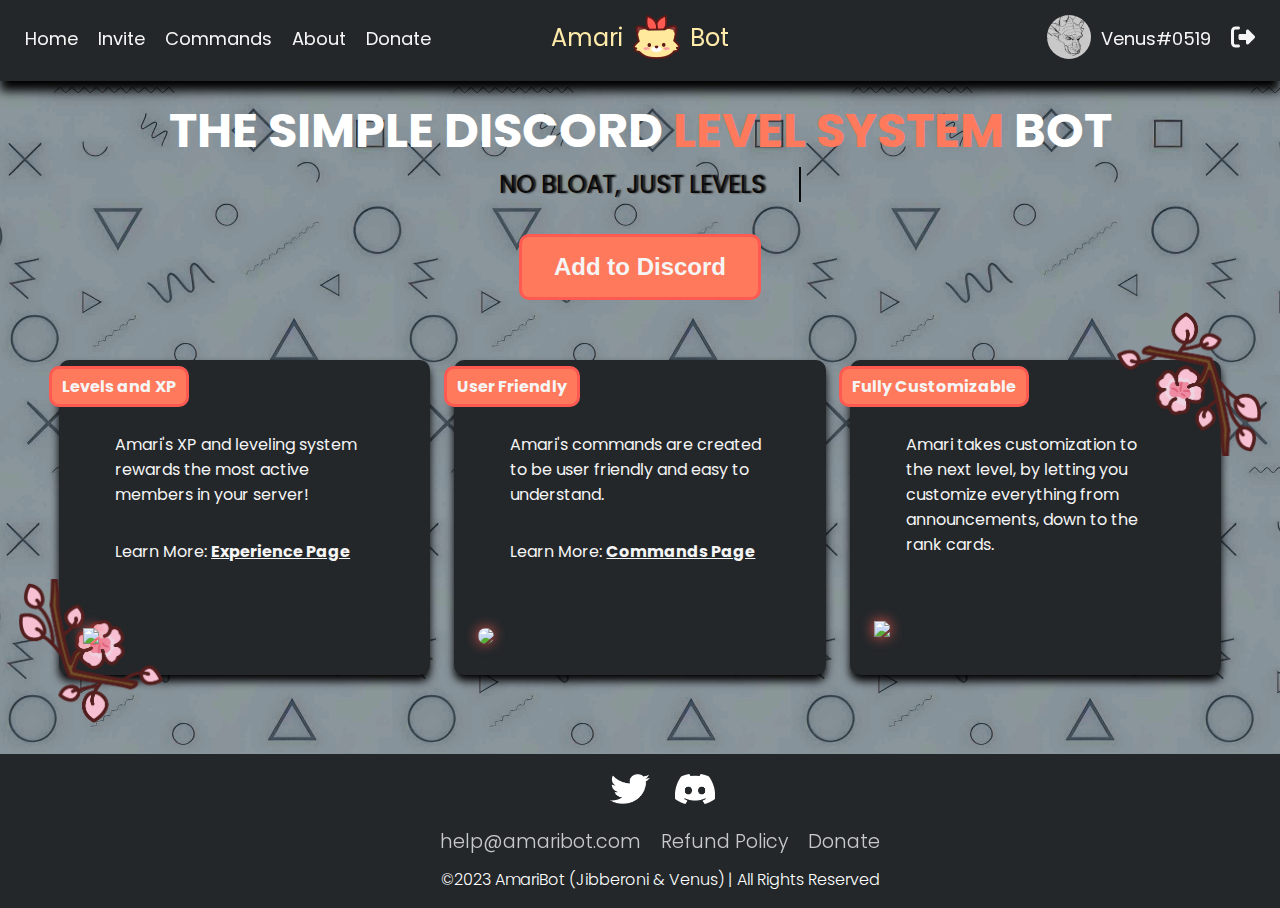
==== commit 8520a993: "Made changes to header, footer, and js" ====
--- a/index.html
+++ b/index.html
@@ -12,40 +12,7 @@
 </head>
 
 <body>
-    <nav class="navbar_container">
-        <a href="/">
-            <div class="logo">
-                <p>Amari</p>
-                <img id="logo_img" src="Media/UserIcons/NoStaffIcon.png">
-                <p>Bot</p>
-            </div>
-        </a>
-
-        <div class="menu">
-            <div class="desktop">
-                <p><a target="_blank" href="https://amaribot.com/invite">Invite</a></p>
-                <p><a href="/commands.html">Commands</a></p>
-                <p><a href="/about.html">About</a></p>
-                <p><a href="/donate.html">Donate</a></p>
-                <img class="icon_formatting" src="Media/UserIcons/DiscordIcon.png">
-                <p><a href="/profile.html">Venus#0519</a></p>
-                <a href="/logout.html"><img id="logout_svg" src="Media/logout.svg" alt="Logout"></a>
-            </div>
-
-            <div class="mobile">
-                <p>Menu</p>
-                <div class="dropdown_content">
-                    <p><a target="_blank" href="https://amaribot.com/invite">Invite</a></p>
-                    <p><a href="/commands.html">Commands</a></p>
-                    <p><a href="/about.html">About</a></p>
-                    <p><a href="/donate.html">Donate</a></p>
-                    <p><a href="/profile.html">Venus#0519</a></p>
-                    <p><a href="/logout.html">Logout</a></p>
-                </div>
-            </div>
-        </div>
-    </nav>
-
+    <header id="reusable-header"></header> 
     <main>
         <div class="intro_section">
             <div class="intro_text">
@@ -78,36 +45,16 @@
             </div>
         </div>
     </main>
-
-    <footer class="footer">
-        <div class="wave_wrapper">
-            <div class="wave">
-                <svg xmlns="http://www.w3.org/2000/svg" viewBox="0 0 1200 120" preserveAspectRatio="none">
-                    <path
-                        d="M321.39,56.44c58-10.79,114.16-30.13,172-41.86,82.39-16.72,168.19-17.73,250.45-.39C823.78,31,906.67,72,985.66,92.83c70.05,18.48,146.53,26.09,214.34,3V0H0V27.35A600.21,600.21,0,0,0,321.39,56.44Z"
-                        id="fill-wave"></path>
-                </svg>
-            </div>
-            <div class="wave wave-under">
-                <svg xmlns="http://www.w3.org/2000/svg" viewBox="0 0 1200 120" preserveAspectRatio="none">
-                    <path
-                        d="M321.39,56.44c58-10.79,114.16-30.13,172-41.86,82.39-16.72,168.19-17.73,250.45-.39C823.78,31,906.67,72,985.66,92.83c70.05,18.48,146.53,26.09,214.34,3V0H0V27.35A600.21,600.21,0,0,0,321.39,56.44Z"
-                        id="fill-wave-under"></path>
-                </svg>
-            </div>
-        </div>
-        <div class="section-after-wave-under"></div> <!-- This is a janky hack to fix the border on the footer -->
-        <div class="footer_menu">
-            <p><a href="/">help@amaribot.com</a></p>
-            <p><a href="/refund.html">Refund Policy</a></p>
-            <p id="text_unclickable">&copy; 2023 AmariBot. All Rights Reserved.</p>
-            <p><a href="https://twitter.com/HiImAmariBot">Twitter</a></p>
-            <p><a href="/">Support Server</a></p>
-        </div>
-    </footer>
-
+    <footer class="footer" id="reusable-footer"></footer>
 </body>
 
+<script src="snippet-loader.js"></script>
+<script>
+    const headerLoader = new SnippetLoader('reusable-header.html', 'reusable-header');
+    const footerLoader = new SnippetLoader('reusable-footer.html', 'reusable-footer');
 
+    headerLoader.load();
+    footerLoader.load();
+</script>
 
 </html>--- a/CSS/index.css
+++ b/CSS/index.css
@@ -25,14 +25,15 @@
 }
 
 .typewriter {
-    margin: 0;
-    color: gray;
+    margin: 0 0 0 20px;
+    color: rgb(10, 10, 10);
     width: 20ch;
     animation: typing 2s steps(22), blink .5s step-end infinite alternate;
     white-space: nowrap;
     overflow: hidden;
     border-right: 2px solid;
     font-size: 1.5rem;
+    text-shadow: 2px 0px 2px black;
 }
 
 @keyframes typing {
@@ -85,6 +86,7 @@
     /* border: var(--border-var); */
     border-radius: 10px;
     position: relative;
+    box-shadow: 0 6px 8px rgba(0, 0, 0, 4);
 }
 
 .content_section:first-child::before {
--- a/CSS/style.css
+++ b/CSS/style.css
@@ -1,5 +1,7 @@
+@import url("https://fonts.googleapis.com/css2?family=Poppins:wght@200;300;400;500;600;700;800;900&display=swap");
+
 :root {
-    font-family: "Open Sans", sans-serif;
+    font-family: "Poppins", sans-serif;
     font-size: 16px;
     --light-branding: #ffeba9;
     --dark-branding: #ff795c;
@@ -8,13 +10,15 @@
     --dark-gray: #23272A;
     --light-gray: #282c34;
     --sat-red: #ff5a52;
+    --testing: #afafaf;
     --footer-height: 70px;
     --border-colour: var(--sat-red);
     --link-highlight: var(--dark-branding);
     --border-var: 3px solid var(--sat-red);
-    background-color: var(--light-gray);
-    background-image: linear-gradient(346deg, rgba(55, 55, 55,0.04) 0%, rgba(55, 55, 55,0.04) 22%,rgba(140, 140, 140,0.04) 22%, rgba(140, 140, 140,0.04) 69%,rgba(225, 225, 225,0.04) 69%, rgba(225, 225, 225,0.04) 100%),linear-gradient(31deg, rgba(55, 55, 55,0.04) 0%, rgba(55, 55, 55,0.04) 42%,rgba(140, 140, 140,0.04) 42%, rgba(140, 140, 140,0.04) 85%,rgba(225, 225, 225,0.04) 85%, rgba(225, 225, 225,0.04) 100%),linear-gradient(55deg, rgba(55, 55, 55,0.04) 0%, rgba(55, 55, 55,0.04) 13%,rgba(140, 140, 140,0.04) 13%, rgba(140, 140, 140,0.04) 72%,rgba(225, 225, 225,0.04) 72%, rgba(225, 225, 225,0.04) 100%),linear-gradient(90deg, rgb(0,0,0),rgb(0,0,0));
-    
+    background-color: var(--testing);
+    background-image: url("../Media/Background2.png"); 
+    --background-image: linear-gradient(346deg, rgba(55, 55, 55,0.04) 0%, rgba(55, 55, 55,0.04) 22%,rgba(140, 140, 140,0.04) 22%, rgba(140, 140, 140,0.04) 69%,rgba(225, 225, 225,0.04) 69%, rgba(225, 225, 225,0.04) 100%),linear-gradient(31deg, rgba(55, 55, 55,0.04) 0%, rgba(55, 55, 55,0.04) 42%,rgba(140, 140, 140,0.04) 42%, rgba(140, 140, 140,0.04) 85%,rgba(225, 225, 225,0.04) 85%, rgba(225, 225, 225,0.04) 100%),linear-gradient(55deg, rgba(55, 55, 55,0.04) 0%, rgba(55, 55, 55,0.04) 13%,rgba(140, 140, 140,0.04) 13%, rgba(140, 140, 140,0.04) 72%,rgba(225, 225, 225,0.04) 72%, rgba(225, 225, 225,0.04) 100%),linear-gradient(90deg, rgb(0,0,0),rgb(0,0,0));
+    background-attachment: fixed;
 }
 
 /* START BODY */
@@ -22,6 +26,9 @@
 body {
     margin: 0;
     position: relative;
+    display: flex;
+    flex-direction: column;
+    min-height: 100vh;
 }
 
 main {
@@ -29,6 +36,7 @@
     padding: 15px 0;
     border-radius: 10px;
     color: whitesmoke;
+    flex: 1;
 }
 
 .header-text {
@@ -38,6 +46,209 @@
     margin-bottom: 1rem;
     text-align: center;
     color: whitesmoke;
-}
-
-/* END BODY */+    margin-top: 80px;
+}
+
+/* END BODY */
+
+
+/* START NAVIGATION */
+
+.navbar_container {
+    padding: 15px;
+    background: #23272A;
+    box-shadow: 0 10px 10px rgba(0, 0, 0, 1);
+}
+
+.logo {
+    position: absolute;
+    left: 50%;
+    transform: translateX(-50%);
+    height: 44px;
+    display: flex;
+    align-items: center;
+}
+
+.logo p {
+    margin: 0;
+    color: #ffeba9;
+    font-size: 24px;
+}
+
+#logo_img {
+    height: 44px;
+    transform: rotate(0deg);
+    transition: transform 0.65s ease-in-out 0s;
+}
+
+#logo_img:hover {
+    transform: rotate(360deg);
+    transition: transform 0.65s ease-in-out 0s;
+}
+
+.desktop {
+    display: flex;
+    width: 100%;
+}
+
+.desktop p a:hover {
+    color: var(--link-highlight);
+}
+
+.navbar_container p {
+    margin: 10px;
+}
+
+.navbar_container p a {
+    text-decoration: none;
+    color: whitesmoke;
+    font-size: 18px;
+}
+
+.icon_formatting {
+    border-radius: 50%;
+    max-height: 44px;
+    margin-left: auto;
+}
+
+#logout_svg {
+    width: 24px;
+    height: 24px;
+    margin: 10px;
+}
+
+.mobile {
+    display: none;
+}
+
+@media only screen and (max-width: 768px) {
+    .desktop {
+        display: none;
+    }
+
+    .mobile {
+        display: flex;
+        justify-content: right;
+        position: relative;
+        color: whitesmoke;
+    }
+
+    .mobile p {
+        margin: 0;
+        padding: 10px;
+    }
+
+    .dropdown_content {
+        text-align: right;
+        display: none;
+        position: absolute;
+        top: 45px;
+        background-color: var(--dark-gray);
+        border-radius: 10px;
+        border: var(--border-var);
+        z-index: 1;
+    }
+
+    .dropdown_content p {
+        margin: 0;
+        padding: 7px 15px;
+    }
+
+    .mobile:hover .dropdown_content {
+        display: block;
+    }
+
+    .sticky {
+        position: fixed;
+        top: 0;
+        width: 100%
+    }
+    
+    .sticky + .content {
+        padding-top: 100px;
+    }
+}
+
+#reusable-header {
+    position: fixed;
+    top: 0;
+    left: 0;
+    width: 100%;
+    z-index: 9999;
+}
+
+/* END NAVIGATION */
+
+
+
+/* START FOOTER */
+
+.footer {
+    margin-top: 20px;
+    background: #23272A;
+    min-height: 100px;
+    padding-top: 10px;
+    display: flex;
+    justify-content: center;
+    align-items: center;
+    flex-direction: column;
+}
+  
+
+.social-icon,
+.menu_footer {
+    position: relative;
+    display: flex;
+    justify-content: center;
+    align-items: center;
+    margin: 5px 0;
+    flex-wrap: wrap;
+}
+
+.social-icon_item,
+.menu_item {
+    list-style: none;
+}
+
+.social-icon_item img {
+    width: 40px; 
+    height: 30px;
+    padding-left: 5px;
+}
+
+.social-icon_link {
+    font-size: 2rem;
+    color: #fff;
+    margin: 0 10px;
+    display: inline-block;
+    transition: 0.5s;
+}
+.social-icon_link:hover {
+    transform: translateY(-10px);
+}
+
+.menu_link {
+    font-size: 1.2rem;
+    color: #fff;
+    margin: 0 10px;
+    display: inline-block;
+    transition: 0.5s;
+    text-decoration: none;
+    opacity: 0.75;
+    font-weight: 300;
+}
+
+.menu_link:hover {
+    opacity: 1;
+    text-decoration: underline;
+    font-weight: bold;
+}
+
+.footer p {
+    color: #fff;
+    margin: -10px 0 0 0;
+    font-size: 1rem;
+    font-weight: 300;
+}
+
+/* END FOOTER */